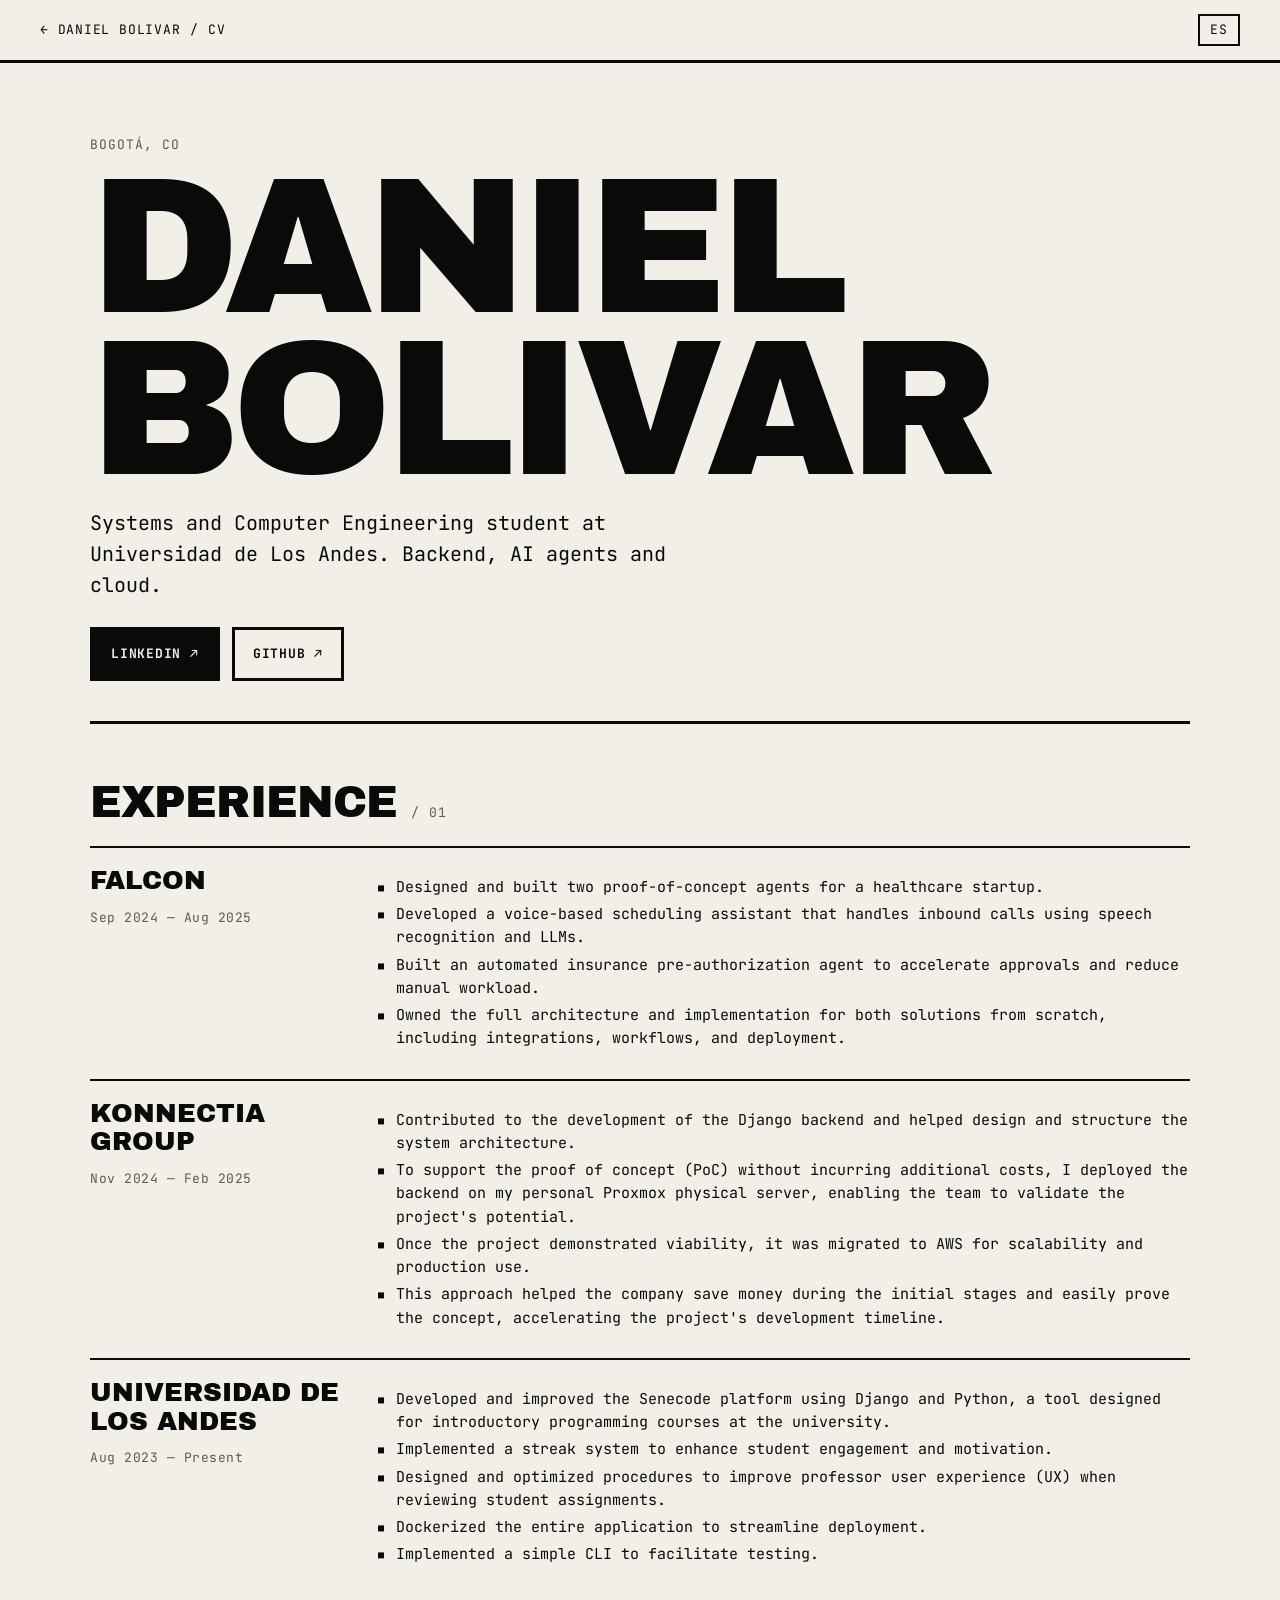
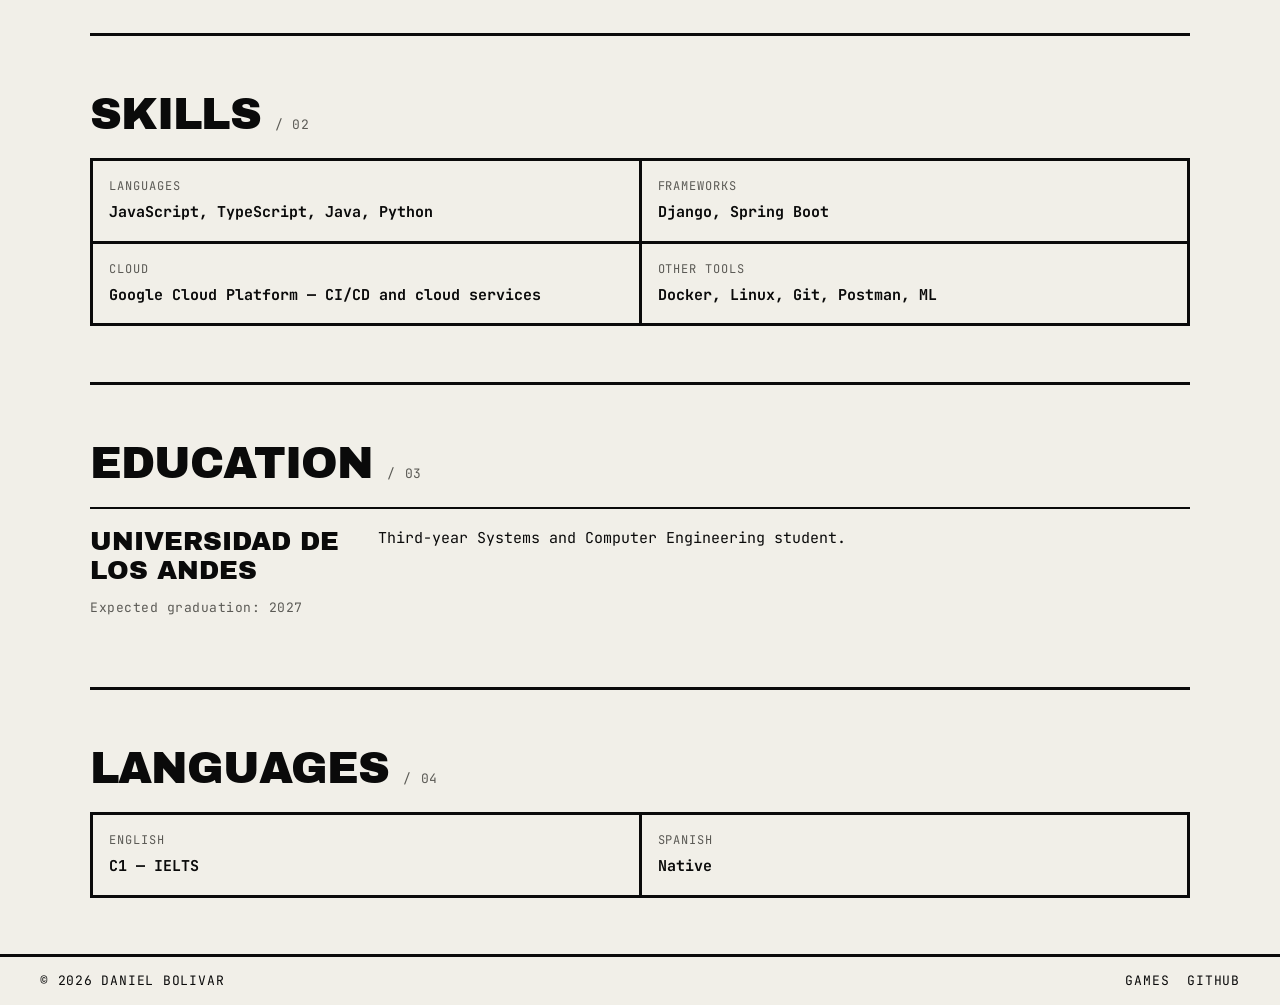
==== cv/index.html @ c4a12968 "Brutalist landing: choose Games or CV" ====
<!DOCTYPE html>
<html lang="en" data-lang="en" data-title-en="Daniel Bolivar — CV" data-title-es="Daniel Bolivar — CV">
<head>
  <meta charset="UTF-8">
  <meta name="viewport" content="width=device-width, initial-scale=1">
  <title>Daniel Bolivar — CV</title>
  <meta name="description" content="Daniel Bolivar: Systems and Computer Engineering student at Universidad de Los Andes. Backend, agents and cloud.">
  <meta name="theme-color" content="#0a0a0a">
  <link rel="icon" href="data:image/svg+xml,%3Csvg xmlns='http://www.w3.org/2000/svg' viewBox='0 0 32 32'%3E%3Crect width='32' height='32' fill='%230a0a0a'/%3E%3Ctext x='4' y='23' font-family='Arial Black' font-size='16' fill='%23f1efe8'%3EDB%3C/text%3E%3C/svg%3E">
  <link rel="preconnect" href="https://fonts.googleapis.com">
  <link rel="preconnect" href="https://fonts.gstatic.com" crossorigin>
  <link href="https://fonts.googleapis.com/css2?family=Archivo+Black&family=JetBrains+Mono:wght@400;700&display=swap" rel="stylesheet">
  <link rel="stylesheet" href="../assets/site.css">
  <script src="../assets/site.js"></script>
</head>
<body>
  <header class="bar">
    <span class="crumb"><a href="../">← Daniel Bolivar</a><span>/ CV</span></span>
    <button class="lang" type="button">ES</button>
  </header>

  <main class="wrap">
    <section class="hero">
      <p class="kicker">Bogotá, CO</p>
      <h1 class="mega">Daniel<br>Bolivar</h1>
      <p class="lead">
        <span lang="en">Systems and Computer Engineering student at Universidad de Los Andes. Backend, AI agents and cloud.</span>
        <span lang="es">Estudiante de Ingeniería de Sistemas y Computación en la Universidad de Los Andes. Backend, agentes de IA y nube.</span>
      </p>
      <div class="actions">
        <a class="btn btn--solid" href="https://www.linkedin.com/in/daniel-bolivar-966a06266/" target="_blank" rel="noopener">LinkedIn ↗</a>
        <a class="btn" href="https://github.com/danielbolivar" target="_blank" rel="noopener">GitHub ↗</a>
      </div>
    </section>

    <section class="sec">
      <h2 class="h2"><span lang="en">Experience</span><span lang="es">Experiencia</span><small>/ 01</small></h2>
      <div class="rows">
        <article class="row">
          <div>
            <h3>Falcon</h3>
            <p class="when"><span lang="en">Sep 2024 — Aug 2025</span><span lang="es">Sep 2024 — Ago 2025</span></p>
          </div>
          <ul lang="en">
            <li>Designed and built two proof-of-concept agents for a healthcare startup.</li>
            <li>Developed a voice-based scheduling assistant that handles inbound calls using speech recognition and LLMs.</li>
            <li>Built an automated insurance pre-authorization agent to accelerate approvals and reduce manual workload.</li>
            <li>Owned the full architecture and implementation for both solutions from scratch, including integrations, workflows, and deployment.</li>
          </ul>
          <ul lang="es">
            <li>Diseñé y construí dos agentes de prueba de concepto para una startup de salud.</li>
            <li>Desarrollé un asistente de agendamiento por voz que atiende llamadas entrantes con reconocimiento de voz y LLMs.</li>
            <li>Construí un agente automatizado de pre-autorización de seguros para acelerar aprobaciones y reducir el trabajo manual.</li>
            <li>Me hice cargo de la arquitectura completa y la implementación de ambas soluciones desde cero, incluyendo integraciones, flujos de trabajo y despliegue.</li>
          </ul>
        </article>
        <article class="row">
          <div>
            <h3>Konnectia Group</h3>
            <p class="when"><span lang="en">Nov 2024 — Feb 2025</span><span lang="es">Nov 2024 — Feb 2025</span></p>
          </div>
          <ul lang="en">
            <li>Contributed to the development of the Django backend and helped design and structure the system architecture.</li>
            <li>To support the proof of concept (PoC) without incurring additional costs, I deployed the backend on my personal Proxmox physical server, enabling the team to validate the project's potential.</li>
            <li>Once the project demonstrated viability, it was migrated to AWS for scalability and production use.</li>
            <li>This approach helped the company save money during the initial stages and easily prove the concept, accelerating the project's development timeline.</li>
          </ul>
          <ul lang="es">
            <li>Contribuí al desarrollo del backend en Django y ayudé a diseñar y estructurar la arquitectura del sistema.</li>
            <li>Para apoyar la prueba de concepto (PoC) sin costos adicionales, desplegué el backend en mi servidor físico personal Proxmox, permitiendo al equipo validar el potencial del proyecto.</li>
            <li>Una vez que el proyecto demostró viabilidad, fue migrado a AWS para escalabilidad y uso en producción.</li>
            <li>Este enfoque ayudó a la empresa a ahorrar dinero durante las etapas iniciales y a probar fácilmente el concepto, acelerando el cronograma de desarrollo del proyecto.</li>
          </ul>
        </article>
        <article class="row">
          <div>
            <h3>Universidad de Los Andes</h3>
            <p class="when"><span lang="en">Aug 2023 — Present</span><span lang="es">Ago 2023 — Presente</span></p>
          </div>
          <ul lang="en">
            <li>Developed and improved the Senecode platform using Django and Python, a tool designed for introductory programming courses at the university.</li>
            <li>Implemented a streak system to enhance student engagement and motivation.</li>
            <li>Designed and optimized procedures to improve professor user experience (UX) when reviewing student assignments.</li>
            <li>Dockerized the entire application to streamline deployment.</li>
            <li>Implemented a simple CLI to facilitate testing.</li>
          </ul>
          <ul lang="es">
            <li>Desarrollé y mejoré la plataforma Senecode usando Django y Python, una herramienta diseñada para cursos introductorios de programación en la universidad.</li>
            <li>Implementé un sistema de rachas para mejorar el compromiso y la motivación de los estudiantes.</li>
            <li>Diseñé y optimicé procedimientos para mejorar la experiencia de usuario (UX) de los profesores al revisar las tareas de los estudiantes.</li>
            <li>Dockericé toda la aplicación para agilizar el despliegue.</li>
            <li>Implementé una CLI simple para facilitar las pruebas.</li>
          </ul>
        </article>
      </div>
    </section>

    <section class="sec">
      <h2 class="h2"><span lang="en">Skills</span><span lang="es">Habilidades</span><small>/ 02</small></h2>
      <div class="grid2">
        <div><h3><span lang="en">Languages</span><span lang="es">Lenguajes</span></h3><p>JavaScript, TypeScript, Java, Python</p></div>
        <div><h3>Frameworks</h3><p>Django, Spring Boot</p></div>
        <div><h3>Cloud</h3><p><span lang="en">Google Cloud Platform — CI/CD and cloud services</span><span lang="es">Google Cloud Platform — CI/CD y servicios en la nube</span></p></div>
        <div><h3><span lang="en">Other tools</span><span lang="es">Otras herramientas</span></h3><p>Docker, Linux, Git, Postman, ML</p></div>
      </div>
    </section>

    <section class="sec">
      <h2 class="h2"><span lang="en">Education</span><span lang="es">Educación</span><small>/ 03</small></h2>
      <div class="rows">
        <article class="row">
          <div>
            <h3>Universidad de Los Andes</h3>
            <p class="when"><span lang="en">Expected graduation: 2027</span><span lang="es">Graduación esperada: 2027</span></p>
          </div>
          <p style="margin:0">
            <span lang="en">Third-year Systems and Computer Engineering student.</span>
            <span lang="es">Estudiante de tercer año de Ingeniería de Sistemas y Computación.</span>
          </p>
        </article>
      </div>
    </section>

    <section class="sec">
      <h2 class="h2"><span lang="en">Languages</span><span lang="es">Idiomas</span><small>/ 04</small></h2>
      <div class="grid2">
        <div><h3><span lang="en">English</span><span lang="es">Inglés</span></h3><p>C1 — IELTS</p></div>
        <div><h3><span lang="en">Spanish</span><span lang="es">Español</span></h3><p><span lang="en">Native</span><span lang="es">Nativo</span></p></div>
      </div>
    </section>
  </main>

  <footer class="bar bar--bottom">
    <span>© 2026 Daniel Bolivar</span>
    <nav>
      <a href="../games/"><span lang="en">Games</span><span lang="es">Juegos</span></a>
      <a href="https://github.com/danielbolivar" target="_blank" rel="noopener">GitHub</a>
    </nav>
  </footer>
</body>
</html>
---- assets/site.css ----
:root {
  --bg: #f1efe8;
  --fg: #0a0a0a;
  --mute: #5b5a55;
  --acc: #ff4d00;
  --line: 3px;
  --pad: clamp(16px, 3.2vw, 40px);
  --display: "Archivo Black", "Arial Black", Impact, sans-serif;
  --mono: "JetBrains Mono", ui-monospace, "SFMono-Regular", Consolas, monospace;
  color-scheme: light;
}
@media (prefers-color-scheme: dark) {
  :root { --bg: #0a0a0a; --fg: #f1efe8; --mute: #a3a29a; color-scheme: dark; }
}

*, *::before, *::after { box-sizing: border-box; }
html { -webkit-text-size-adjust: 100%; }
body {
  margin: 0;
  background: var(--bg);
  color: var(--fg);
  font: 400 15px/1.55 var(--mono);
  overflow-x: hidden;
}
a { color: inherit; }
img { display: block; max-width: 100%; height: auto; }
::selection { background: var(--acc); color: #0a0a0a; }
:focus-visible { outline: var(--line) solid var(--acc); outline-offset: 3px; }

html[data-lang="en"] [lang="es"], html[data-lang="es"] [lang="en"] { display: none !important; }

/* bars */
.bar {
  display: flex;
  align-items: center;
  justify-content: space-between;
  gap: 12px;
  padding: 14px var(--pad);
  border-bottom: var(--line) solid var(--fg);
  font-size: 13px;
  text-transform: uppercase;
  letter-spacing: .06em;
}
.bar a { text-decoration: none; }
.bar a:hover { text-decoration: underline; text-decoration-thickness: 2px; }
.bar--bottom { border-bottom: 0; border-top: var(--line) solid var(--fg); flex-wrap: wrap; }
.bar nav { display: flex; gap: 18px; flex-wrap: wrap; }
.lang {
  font: inherit;
  color: var(--fg);
  background: none;
  border: 2px solid var(--fg);
  padding: 4px 10px;
  cursor: pointer;
  letter-spacing: inherit;
}
.lang:hover { background: var(--fg); color: var(--bg); }
.crumb { display: flex; gap: 10px; min-width: 0; }
.crumb span:last-child { white-space: nowrap; }

/* landing */
.home { min-height: 100vh; min-height: 100dvh; display: grid; grid-template-rows: auto 1fr auto; }
.doors { display: grid; grid-template-rows: 1fr 1fr; }
.door {
  display: flex;
  flex-direction: column;
  justify-content: space-between;
  gap: 24px;
  padding: var(--pad);
  min-height: 240px;
  text-decoration: none;
  transition: background-color .12s, color .12s;
}
.door + .door { border-top: var(--line) solid var(--fg); }
.door__top { display: flex; justify-content: space-between; font-size: 13px; letter-spacing: .06em; }
.door__arrow { font-size: 28px; line-height: 1; transition: transform .15s; }
.door__word {
  font: 400 clamp(64px, 21vw, 220px)/.82 var(--display);
  letter-spacing: -.035em;
  text-transform: uppercase;
  margin: 0;
}
.door__sub { margin: 14px 0 0; max-width: 34ch; color: var(--mute); }
.door:hover, .door:focus-visible { background: var(--fg); color: var(--bg); outline: 0; }
.door:hover .door__sub, .door:focus-visible .door__sub { color: inherit; }
.door:hover .door__arrow, .door:focus-visible .door__arrow { transform: translate(6px, -6px); color: var(--acc); }
@media (min-width: 768px) {
  .doors { grid-template-rows: none; grid-template-columns: 1fr 1fr; }
  .door + .door { border-top: 0; border-left: var(--line) solid var(--fg); }
  .door__word { font-size: clamp(72px, 10.8vw, 220px); }
}

/* inner pages */
.wrap { max-width: 1180px; margin: 0 auto; padding: 0 var(--pad); }
.hero { padding: clamp(28px, 6vw, 72px) 0 clamp(20px, 4vw, 40px); border-bottom: var(--line) solid var(--fg); }
.kicker { font-size: 13px; letter-spacing: .08em; text-transform: uppercase; color: var(--mute); margin: 0 0 12px; }
.mega {
  font: 400 clamp(52px, 15vw, 196px)/.84 var(--display);
  letter-spacing: -.035em;
  text-transform: uppercase;
  margin: 0;
  overflow-wrap: anywhere;
}
.lead { font-size: clamp(16px, 2.1vw, 20px); max-width: 52ch; margin: 18px 0 0; }

.sec { padding: clamp(28px, 5vw, 56px) 0; border-bottom: var(--line) solid var(--fg); }
.sec:last-of-type { border-bottom: 0; }
.h2 {
  display: flex;
  align-items: baseline;
  gap: 14px;
  font: 400 clamp(26px, 4.4vw, 44px)/1 var(--display);
  text-transform: uppercase;
  letter-spacing: -.02em;
  margin: 0 0 22px;
}
.h2 small { font: 400 13px var(--mono); color: var(--mute); letter-spacing: .06em; }

/* game */
.game-head { display: flex; align-items: center; gap: clamp(14px, 3vw, 28px); }
.game-head img { width: clamp(72px, 14vw, 132px); border: var(--line) solid var(--fg); flex: none; }
.facts {
  display: grid;
  grid-template-columns: 1fr 1fr;
  border-top: var(--line) solid var(--fg);
  border-left: var(--line) solid var(--fg);
  margin: 26px 0 0;
}
.facts div { padding: 12px 14px; border-right: var(--line) solid var(--fg); border-bottom: var(--line) solid var(--fg); min-width: 0; }
.facts dt { font-size: 12px; letter-spacing: .08em; text-transform: uppercase; color: var(--mute); }
.facts dd { margin: 4px 0 0; font-weight: 700; }
@media (min-width: 768px) { .facts { grid-template-columns: repeat(4, 1fr); } }

.list { list-style: none; margin: 0; padding: 0; border-top: 2px solid var(--fg); }
.list li { display: grid; grid-template-columns: 3.2ch 1fr; gap: 8px; padding: 12px 0; border-bottom: 2px solid var(--fg); }
.list li::before { content: counter(item, decimal-leading-zero); counter-increment: item; color: var(--mute); }
.list { counter-reset: item; }

.shots {
  display: flex;
  gap: 14px;
  overflow-x: auto;
  scroll-snap-type: x mandatory;
  padding-bottom: 14px;
  margin-right: calc(var(--pad) * -1);
  padding-right: var(--pad);
  scrollbar-color: var(--fg) transparent;
}
.shots img {
  flex: none;
  width: min(62vw, 250px);
  aspect-ratio: 9 / 16;
  object-fit: cover;
  border: var(--line) solid var(--fg);
  scroll-snap-align: start;
  background: var(--fg);
}

@media (min-width: 1024px) {
  .shots { margin-right: 0; padding-right: 0; }
  .shots img { width: calc((100% - 56px) / 5); }
}
.rows > :last-child, .list > :last-child { border-bottom: 0; padding-bottom: 0; }

.actions { display: flex; flex-wrap: wrap; gap: 12px; margin-top: 26px; }
.btn {
  display: inline-flex;
  align-items: center;
  gap: 10px;
  padding: 14px 18px;
  border: var(--line) solid var(--fg);
  text-decoration: none;
  text-transform: uppercase;
  letter-spacing: .06em;
  font-size: 13px;
  font-weight: 700;
}
.btn:hover { background: var(--fg); color: var(--bg); }
.btn--solid { background: var(--fg); color: var(--bg); }
.btn--solid:hover { background: var(--acc); color: #0a0a0a; border-color: var(--acc); }
.btn[aria-disabled="true"] { border-style: dashed; color: var(--mute); pointer-events: none; }

/* cv */
.rows { border-top: 2px solid var(--fg); }
.row { display: grid; gap: 6px 28px; padding: 18px 0; border-bottom: 2px solid var(--fg); }
.row h3 { font: 400 clamp(20px, 2.6vw, 26px)/1.1 var(--display); text-transform: uppercase; margin: 0; }
.row .when { font-size: 13px; color: var(--mute); letter-spacing: .04em; }
.row ul { margin: 6px 0 0; padding-left: 18px; }
.row li { margin: 4px 0; }
.row li::marker { content: "■  "; font-size: 10px; }
@media (min-width: 768px) {
  .row { grid-template-columns: 260px 1fr; }
  .row > :first-child { grid-row: span 2; }
}
.grid2 { display: grid; grid-template-columns: 1fr; border-top: var(--line) solid var(--fg); border-left: var(--line) solid var(--fg); }
.grid2 > div { padding: 16px; border-right: var(--line) solid var(--fg); border-bottom: var(--line) solid var(--fg); }
.grid2 h3 { margin: 0 0 6px; font-size: 12px; letter-spacing: .08em; text-transform: uppercase; color: var(--mute); font-weight: 400; }
.grid2 p { margin: 0; font-weight: 700; }
@media (min-width: 640px) { .grid2 { grid-template-columns: 1fr 1fr; } }

@media (prefers-reduced-motion: reduce) { * { transition: none !important; } }
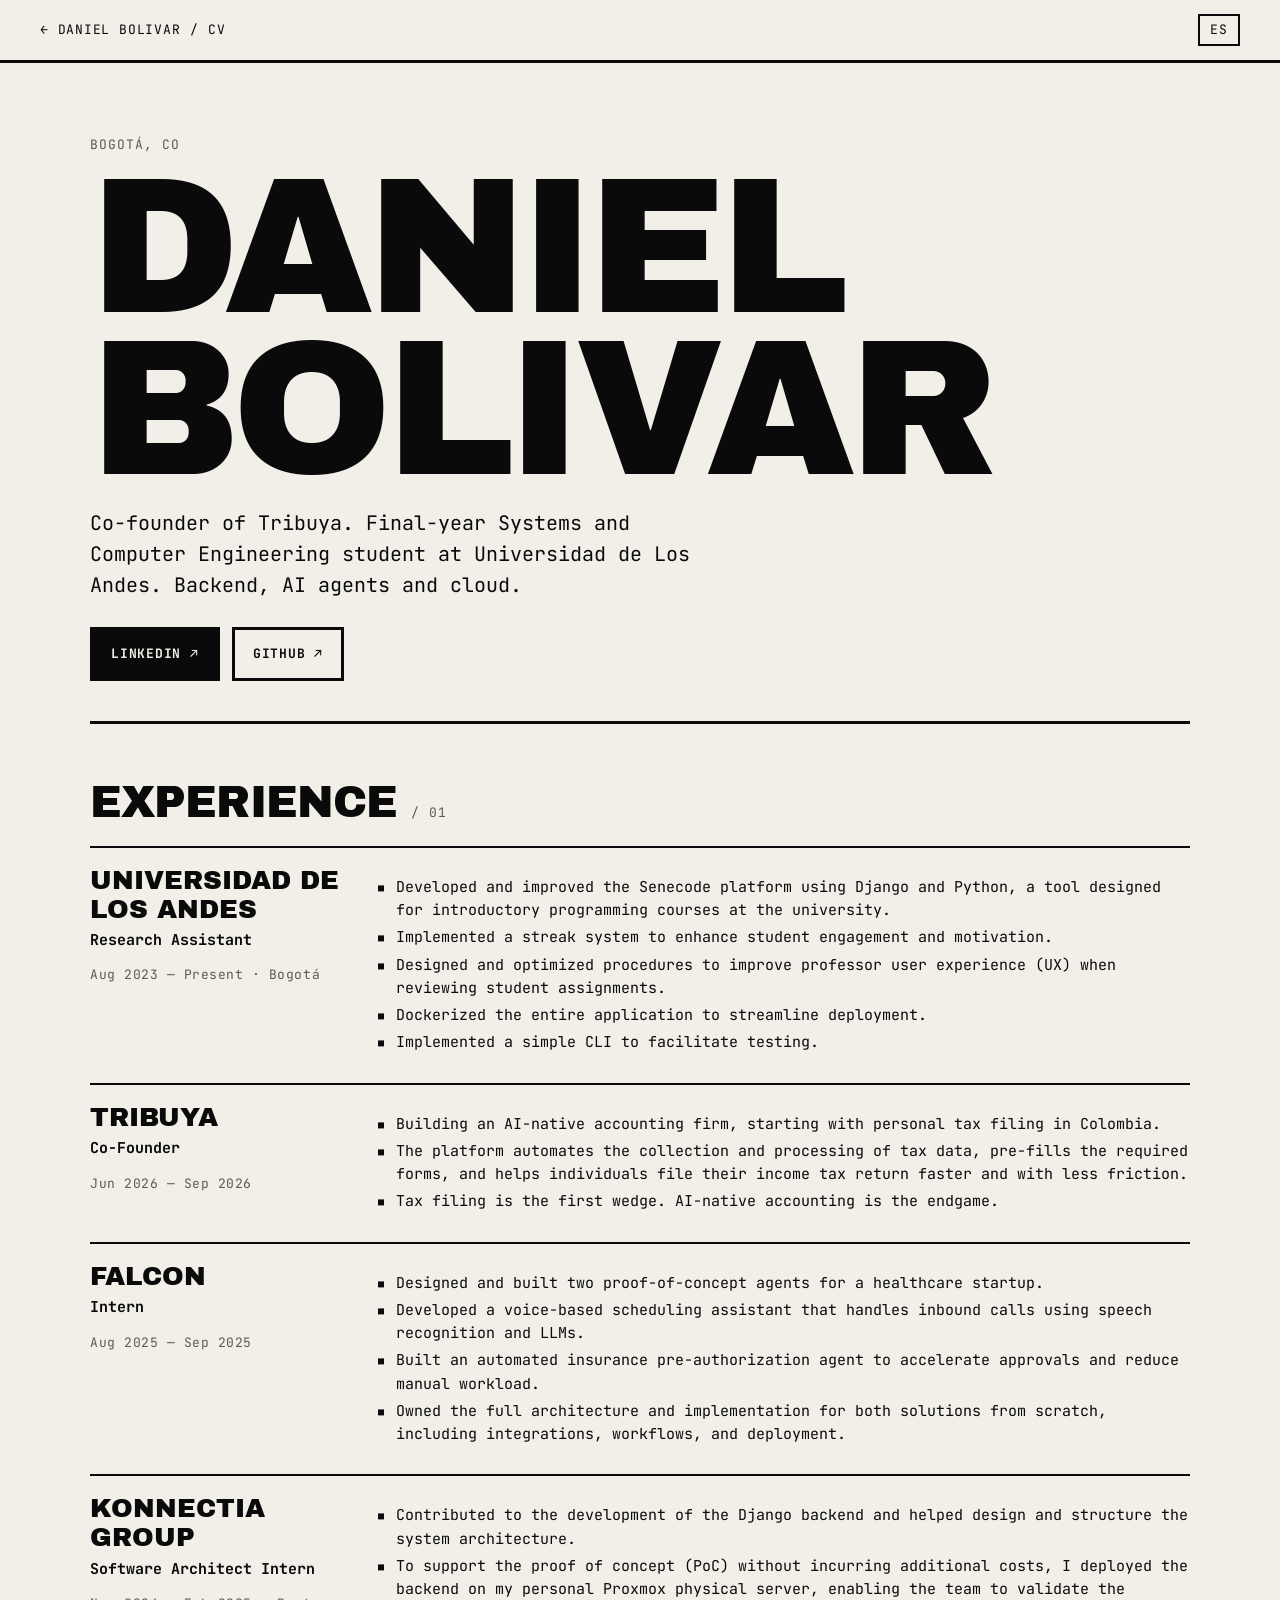
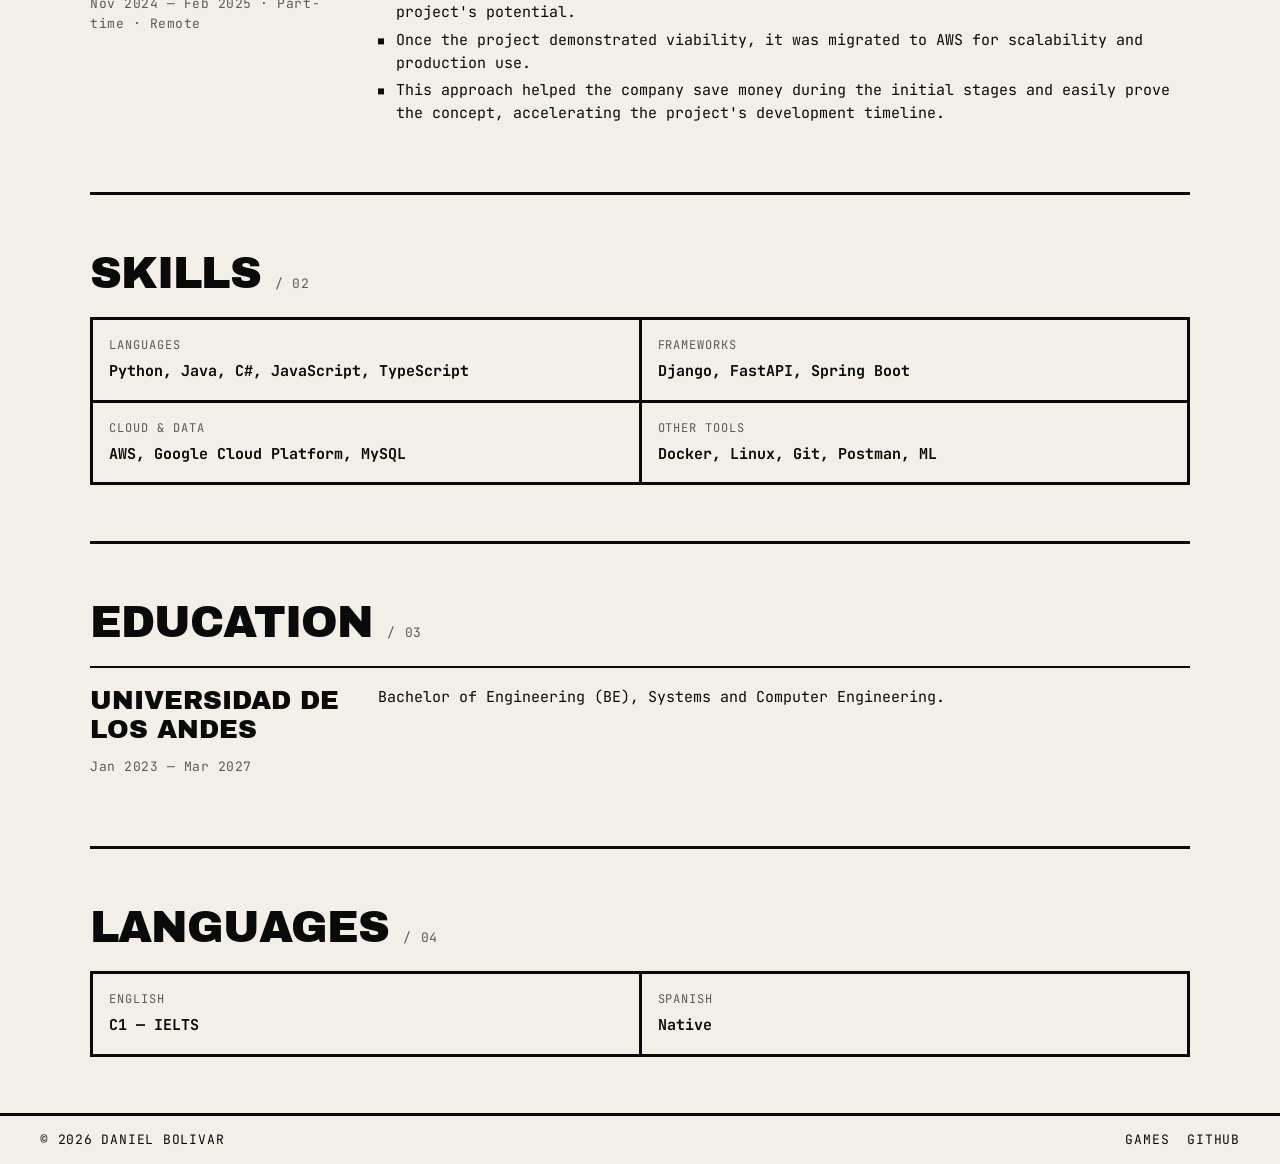
==== commit 1ffa4b2b: "Update CV from LinkedIn: Tribuya, roles and dates" ====
--- a/cv/index.html
+++ b/cv/index.html
@@ -4,7 +4,7 @@
   <meta charset="UTF-8">
   <meta name="viewport" content="width=device-width, initial-scale=1">
   <title>Daniel Bolivar — CV</title>
-  <meta name="description" content="Daniel Bolivar: Systems and Computer Engineering student at Universidad de Los Andes. Backend, agents and cloud.">
+  <meta name="description" content="Daniel Bolivar: co-founder of Tribuya and Systems and Computer Engineering student at Universidad de Los Andes. Backend, AI agents and cloud.">
   <meta name="theme-color" content="#0a0a0a">
   <link rel="icon" href="data:image/svg+xml,%3Csvg xmlns='http://www.w3.org/2000/svg' viewBox='0 0 32 32'%3E%3Crect width='32' height='32' fill='%230a0a0a'/%3E%3Ctext x='4' y='23' font-family='Arial Black' font-size='16' fill='%23f1efe8'%3EDB%3C/text%3E%3C/svg%3E">
   <link rel="preconnect" href="https://fonts.googleapis.com">
@@ -24,8 +24,8 @@
       <p class="kicker">Bogotá, CO</p>
       <h1 class="mega">Daniel<br>Bolivar</h1>
       <p class="lead">
-        <span lang="en">Systems and Computer Engineering student at Universidad de Los Andes. Backend, AI agents and cloud.</span>
-        <span lang="es">Estudiante de Ingeniería de Sistemas y Computación en la Universidad de Los Andes. Backend, agentes de IA y nube.</span>
+        <span lang="en">Co-founder of Tribuya. Final-year Systems and Computer Engineering student at Universidad de Los Andes. Backend, AI agents and cloud.</span>
+        <span lang="es">Cofundador de Tribuya. Estudiante de último año de Ingeniería de Sistemas y Computación en la Universidad de Los Andes. Backend, agentes de IA y nube.</span>
       </p>
       <div class="actions">
         <a class="btn btn--solid" href="https://www.linkedin.com/in/daniel-bolivar-966a06266/" target="_blank" rel="noopener">LinkedIn ↗</a>
@@ -38,8 +38,47 @@
       <div class="rows">
         <article class="row">
           <div>
+            <h3>Universidad de Los Andes</h3>
+            <p class="role"><span lang="en">Research Assistant</span><span lang="es">Monitor de Investigación</span></p>
+            <p class="when"><span lang="en">Aug 2023 — Present · Bogotá</span><span lang="es">Ago 2023 — Presente · Bogotá</span></p>
+          </div>
+          <ul lang="en">
+            <li>Developed and improved the Senecode platform using Django and Python, a tool designed for introductory programming courses at the university.</li>
+            <li>Implemented a streak system to enhance student engagement and motivation.</li>
+            <li>Designed and optimized procedures to improve professor user experience (UX) when reviewing student assignments.</li>
+            <li>Dockerized the entire application to streamline deployment.</li>
+            <li>Implemented a simple CLI to facilitate testing.</li>
+          </ul>
+          <ul lang="es">
+            <li>Desarrollé y mejoré la plataforma Senecode usando Django y Python, una herramienta diseñada para cursos introductorios de programación en la universidad.</li>
+            <li>Implementé un sistema de rachas para mejorar el compromiso y la motivación de los estudiantes.</li>
+            <li>Diseñé y optimicé procedimientos para mejorar la experiencia de usuario (UX) de los profesores al revisar las tareas de los estudiantes.</li>
+            <li>Dockericé toda la aplicación para agilizar el despliegue.</li>
+            <li>Implementé una CLI simple para facilitar las pruebas.</li>
+          </ul>
+        </article>
+        <article class="row">
+          <div>
+            <h3>Tribuya</h3>
+            <p class="role"><span lang="en">Co-Founder</span><span lang="es">Cofundador</span></p>
+            <p class="when"><span lang="en">Jun 2026 — Sep 2026</span><span lang="es">Jun 2026 — Sep 2026</span></p>
+          </div>
+          <ul lang="en">
+            <li>Building an AI-native accounting firm, starting with personal tax filing in Colombia.</li>
+            <li>The platform automates the collection and processing of tax data, pre-fills the required forms, and helps individuals file their income tax return faster and with less friction.</li>
+            <li>Tax filing is the first wedge. AI-native accounting is the endgame.</li>
+          </ul>
+          <ul lang="es">
+            <li>Construyendo una firma de contabilidad nativa en IA, empezando por la declaración de renta de personas naturales en Colombia.</li>
+            <li>La plataforma automatiza la recolección y el procesamiento de los datos tributarios, prellena los formularios y ayuda a las personas a declarar renta más rápido y con menos fricción.</li>
+            <li>La declaración de renta es la puerta de entrada. La contabilidad nativa en IA es el objetivo.</li>
+          </ul>
+        </article>
+        <article class="row">
+          <div>
             <h3>Falcon</h3>
-            <p class="when"><span lang="en">Sep 2024 — Aug 2025</span><span lang="es">Sep 2024 — Ago 2025</span></p>
+            <p class="role"><span lang="en">Intern</span><span lang="es">Practicante</span></p>
+            <p class="when"><span lang="en">Aug 2025 — Sep 2025</span><span lang="es">Ago 2025 — Sep 2025</span></p>
           </div>
           <ul lang="en">
             <li>Designed and built two proof-of-concept agents for a healthcare startup.</li>
@@ -57,7 +96,8 @@
         <article class="row">
           <div>
             <h3>Konnectia Group</h3>
-            <p class="when"><span lang="en">Nov 2024 — Feb 2025</span><span lang="es">Nov 2024 — Feb 2025</span></p>
+            <p class="role"><span lang="en">Software Architect Intern</span><span lang="es">Practicante de Arquitectura de Software</span></p>
+            <p class="when"><span lang="en">Nov 2024 — Feb 2025 · Part-time · Remote</span><span lang="es">Nov 2024 — Feb 2025 · Medio tiempo · Remoto</span></p>
           </div>
           <ul lang="en">
             <li>Contributed to the development of the Django backend and helped design and structure the system architecture.</li>
@@ -72,35 +112,15 @@
             <li>Este enfoque ayudó a la empresa a ahorrar dinero durante las etapas iniciales y a probar fácilmente el concepto, acelerando el cronograma de desarrollo del proyecto.</li>
           </ul>
         </article>
-        <article class="row">
-          <div>
-            <h3>Universidad de Los Andes</h3>
-            <p class="when"><span lang="en">Aug 2023 — Present</span><span lang="es">Ago 2023 — Presente</span></p>
-          </div>
-          <ul lang="en">
-            <li>Developed and improved the Senecode platform using Django and Python, a tool designed for introductory programming courses at the university.</li>
-            <li>Implemented a streak system to enhance student engagement and motivation.</li>
-            <li>Designed and optimized procedures to improve professor user experience (UX) when reviewing student assignments.</li>
-            <li>Dockerized the entire application to streamline deployment.</li>
-            <li>Implemented a simple CLI to facilitate testing.</li>
-          </ul>
-          <ul lang="es">
-            <li>Desarrollé y mejoré la plataforma Senecode usando Django y Python, una herramienta diseñada para cursos introductorios de programación en la universidad.</li>
-            <li>Implementé un sistema de rachas para mejorar el compromiso y la motivación de los estudiantes.</li>
-            <li>Diseñé y optimicé procedimientos para mejorar la experiencia de usuario (UX) de los profesores al revisar las tareas de los estudiantes.</li>
-            <li>Dockericé toda la aplicación para agilizar el despliegue.</li>
-            <li>Implementé una CLI simple para facilitar las pruebas.</li>
-          </ul>
-        </article>
       </div>
     </section>
 
     <section class="sec">
       <h2 class="h2"><span lang="en">Skills</span><span lang="es">Habilidades</span><small>/ 02</small></h2>
       <div class="grid2">
-        <div><h3><span lang="en">Languages</span><span lang="es">Lenguajes</span></h3><p>JavaScript, TypeScript, Java, Python</p></div>
-        <div><h3>Frameworks</h3><p>Django, Spring Boot</p></div>
-        <div><h3>Cloud</h3><p><span lang="en">Google Cloud Platform — CI/CD and cloud services</span><span lang="es">Google Cloud Platform — CI/CD y servicios en la nube</span></p></div>
+        <div><h3><span lang="en">Languages</span><span lang="es">Lenguajes</span></h3><p>Python, Java, C#, JavaScript, TypeScript</p></div>
+        <div><h3>Frameworks</h3><p>Django, FastAPI, Spring Boot</p></div>
+        <div><h3><span lang="en">Cloud &amp; data</span><span lang="es">Nube y datos</span></h3><p>AWS, Google Cloud Platform, MySQL</p></div>
         <div><h3><span lang="en">Other tools</span><span lang="es">Otras herramientas</span></h3><p>Docker, Linux, Git, Postman, ML</p></div>
       </div>
     </section>
@@ -111,11 +131,11 @@
         <article class="row">
           <div>
             <h3>Universidad de Los Andes</h3>
-            <p class="when"><span lang="en">Expected graduation: 2027</span><span lang="es">Graduación esperada: 2027</span></p>
+            <p class="when"><span lang="en">Jan 2023 — Mar 2027</span><span lang="es">Ene 2023 — Mar 2027</span></p>
           </div>
           <p style="margin:0">
-            <span lang="en">Third-year Systems and Computer Engineering student.</span>
-            <span lang="es">Estudiante de tercer año de Ingeniería de Sistemas y Computación.</span>
+            <span lang="en">Bachelor of Engineering (BE), Systems and Computer Engineering.</span>
+            <span lang="es">Ingeniería de Sistemas y Computación (pregrado).</span>
           </p>
         </article>
       </div>
--- a/assets/site.css
+++ b/assets/site.css
@@ -184,6 +184,7 @@
 .rows { border-top: 2px solid var(--fg); }
 .row { display: grid; gap: 6px 28px; padding: 18px 0; border-bottom: 2px solid var(--fg); }
 .row h3 { font: 400 clamp(20px, 2.6vw, 26px)/1.1 var(--display); text-transform: uppercase; margin: 0; }
+.row .role { margin: 6px 0 2px; font-weight: 700; }
 .row .when { font-size: 13px; color: var(--mute); letter-spacing: .04em; }
 .row ul { margin: 6px 0 0; padding-left: 18px; }
 .row li { margin: 4px 0; }
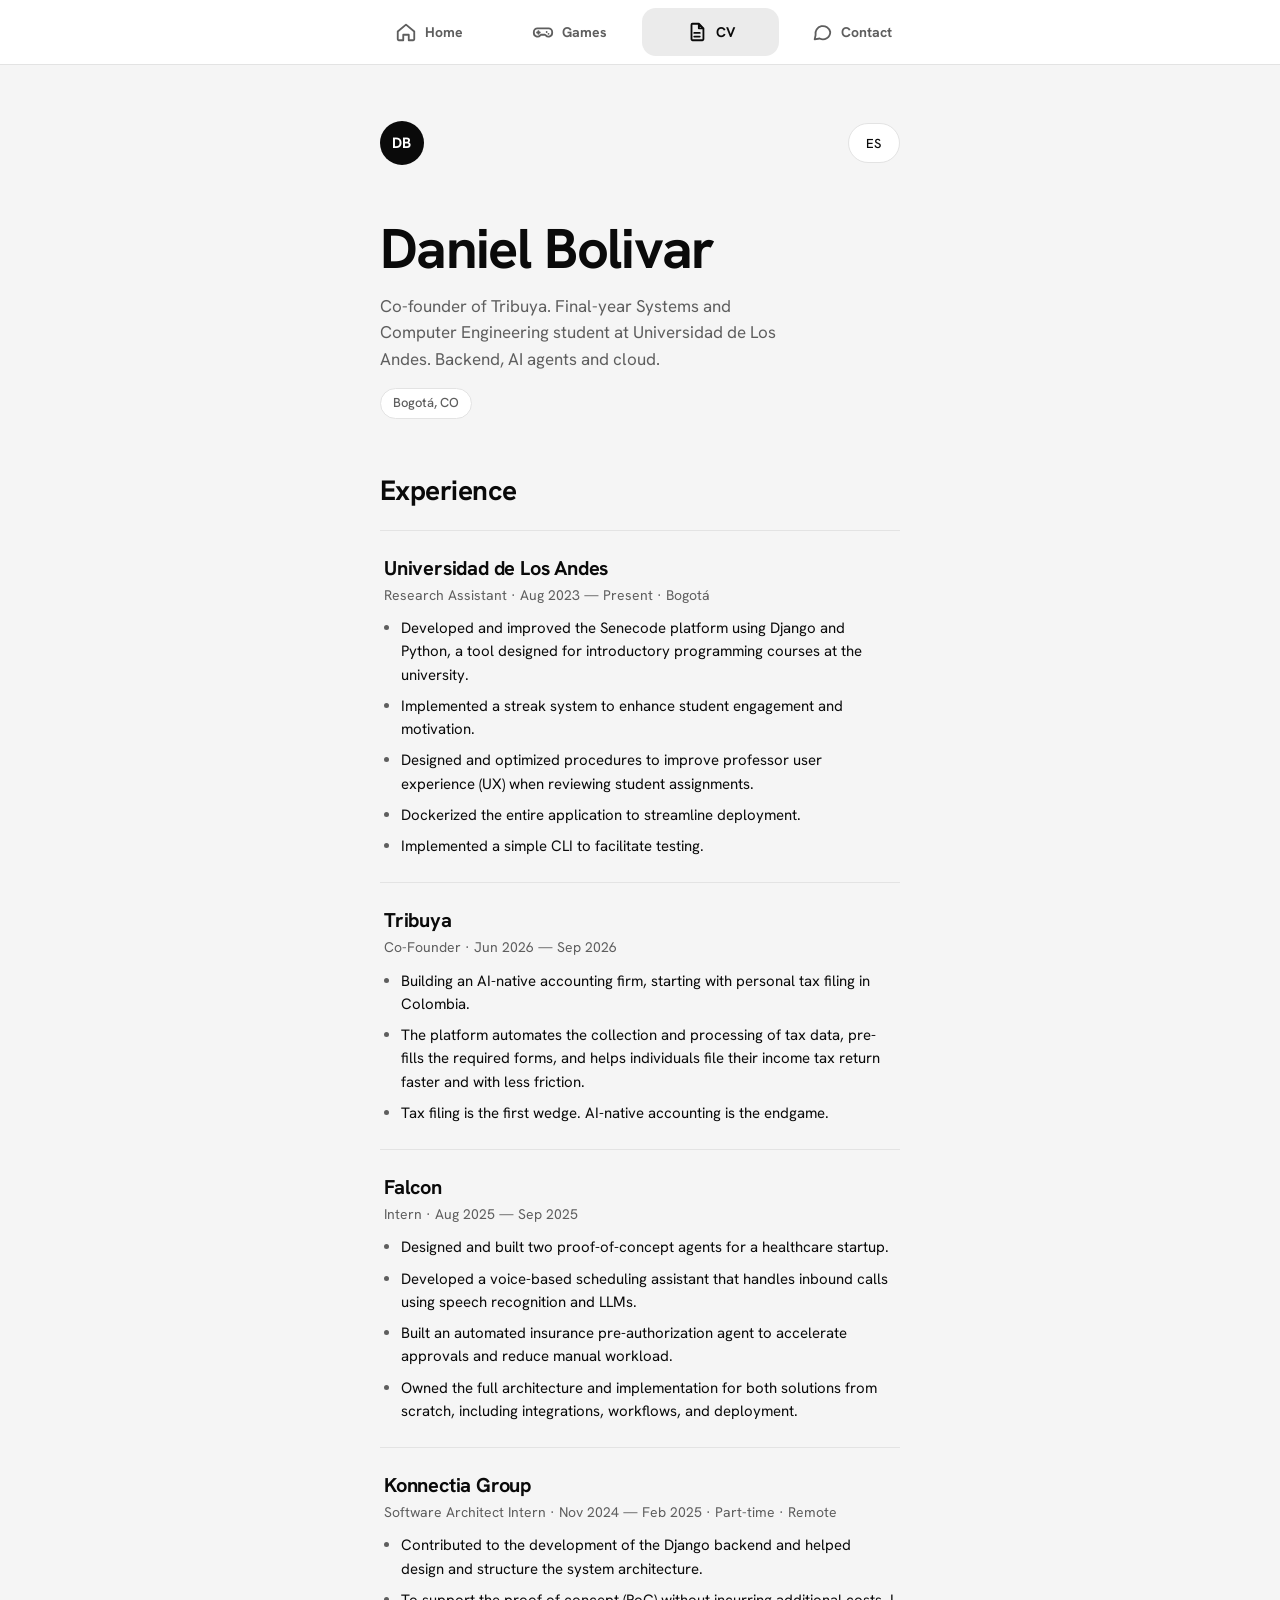
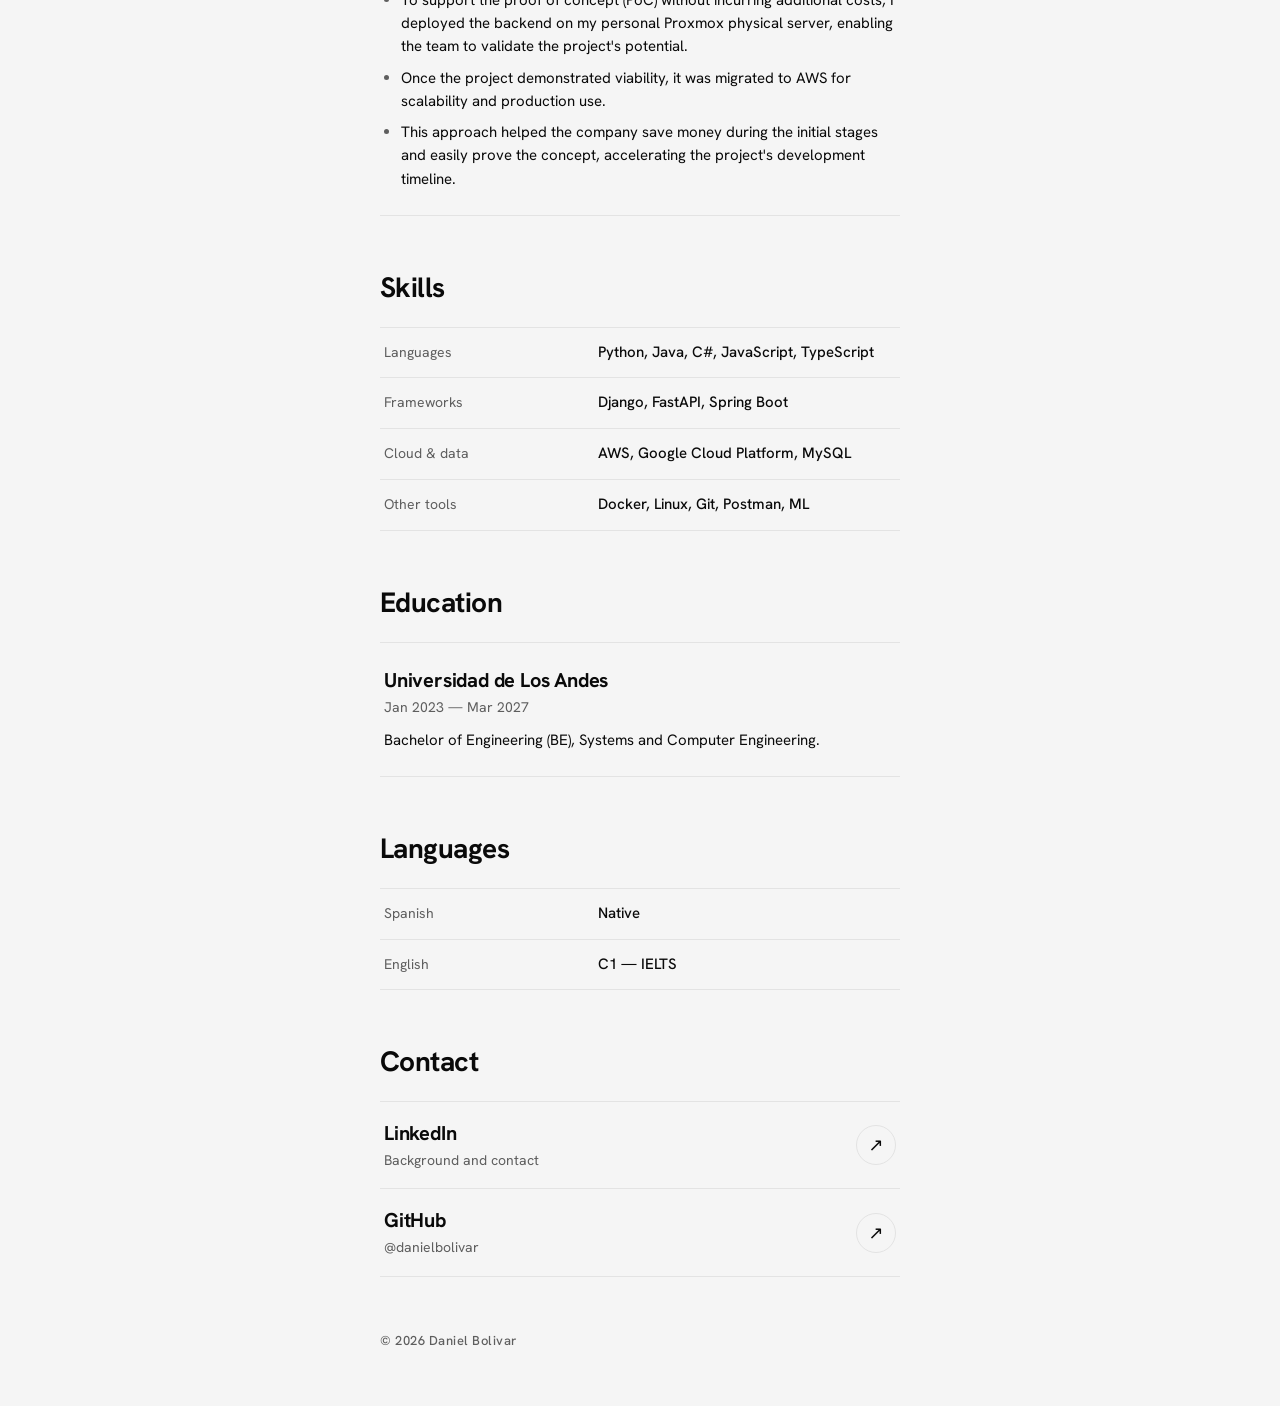
==== commit 186781f5: "Migrate Games and CV pages to the dbolivarb design language Both pages now use assets/dbolivarb.css " ====
--- a/cv/index.html
+++ b/cv/index.html
@@ -1,161 +1,172 @@
 <!DOCTYPE html>
-<html lang="en" data-lang="en" data-title-en="Daniel Bolivar — CV" data-title-es="Daniel Bolivar — CV">
+<html lang="en" data-lang="en" class="has-tabs" data-title-en="Daniel Bolivar — CV" data-title-es="Daniel Bolivar — CV">
 <head>
   <meta charset="UTF-8">
-  <meta name="viewport" content="width=device-width, initial-scale=1">
+  <meta name="viewport" content="width=device-width, initial-scale=1, viewport-fit=cover">
   <title>Daniel Bolivar — CV</title>
   <meta name="description" content="Daniel Bolivar: co-founder of Tribuya and Systems and Computer Engineering student at Universidad de Los Andes. Backend, AI agents and cloud.">
-  <meta name="theme-color" content="#0a0a0a">
-  <link rel="icon" href="data:image/svg+xml,%3Csvg xmlns='http://www.w3.org/2000/svg' viewBox='0 0 32 32'%3E%3Crect width='32' height='32' fill='%230a0a0a'/%3E%3Ctext x='4' y='23' font-family='Arial Black' font-size='16' fill='%23f1efe8'%3EDB%3C/text%3E%3C/svg%3E">
+  <meta name="theme-color" content="#f5f5f5" media="(prefers-color-scheme: light)">
+  <meta name="theme-color" content="#0a0a0a" media="(prefers-color-scheme: dark)">
+  <link rel="icon" href="data:image/svg+xml,%3Csvg xmlns='http://www.w3.org/2000/svg' viewBox='0 0 32 32'%3E%3Ccircle cx='16' cy='16' r='16' fill='%230a0a0a'/%3E%3Ctext x='16' y='20.5' text-anchor='middle' font-family='Arial' font-weight='700' font-size='12' fill='%23ffffff'%3EDB%3C/text%3E%3C/svg%3E">
   <link rel="preconnect" href="https://fonts.googleapis.com">
   <link rel="preconnect" href="https://fonts.gstatic.com" crossorigin>
-  <link href="https://fonts.googleapis.com/css2?family=Archivo+Black&family=JetBrains+Mono:wght@400;700&display=swap" rel="stylesheet">
-  <link rel="stylesheet" href="../assets/site.css">
+  <link href="https://fonts.googleapis.com/css2?family=Hanken+Grotesk:wght@400;500;700&display=swap" rel="stylesheet">
+  <link rel="stylesheet" href="../assets/dbolivarb.css">
   <script src="../assets/site.js"></script>
 </head>
 <body>
-  <header class="bar">
-    <span class="crumb"><a href="../">← Daniel Bolivar</a><span>/ CV</span></span>
-    <button class="lang" type="button">ES</button>
-  </header>
+  <nav class="db-tabs db-tabs--fixed" aria-label="Menu">
+    <ul>
+      <li><a class="db-tab" href="../"><svg viewBox="0 0 24 24" aria-hidden="true"><path d="M3 11.5 12 4l9 7.5V20a1 1 0 0 1-1 1h-5v-6H9v6H4a1 1 0 0 1-1-1z"/></svg><span lang="es">Inicio</span><span lang="en">Home</span></a></li>
+      <li><a class="db-tab" href="../games/"><svg viewBox="0 0 24 24" aria-hidden="true"><path d="M6 8h12a4 4 0 0 1 4 4v1a4 4 0 0 1-7 2.6L14 15h-4l-1 .6A4 4 0 0 1 2 13v-1a4 4 0 0 1 4-4zM7 11v3M5.5 12.5h3M16 12h.01M18 14h.01"/></svg><span lang="es">Juegos</span><span lang="en">Games</span></a></li>
+      <li><a class="db-tab" href="./" aria-current="page"><svg viewBox="0 0 24 24" aria-hidden="true"><path d="M7 3h7l5 5v12a1 1 0 0 1-1 1H7a1 1 0 0 1-1-1V4a1 1 0 0 1 1-1zM14 3v5h5M9 13h6M9 17h6"/></svg>CV</a></li>
+      <li><a class="db-tab" href="#contacto"><svg viewBox="0 0 24 24" aria-hidden="true"><path d="M21 12a8 8 0 0 1-11.6 7.1L4 20l1-4.6A8 8 0 1 1 21 12z"/></svg><span lang="es">Contacto</span><span lang="en">Contact</span></a></li>
+    </ul>
+  </nav>
 
-  <main class="wrap">
-    <section class="hero">
-      <p class="kicker">Bogotá, CO</p>
-      <h1 class="mega">Daniel<br>Bolivar</h1>
-      <p class="lead">
-        <span lang="en">Co-founder of Tribuya. Final-year Systems and Computer Engineering student at Universidad de Los Andes. Backend, AI agents and cloud.</span>
-        <span lang="es">Cofundador de Tribuya. Estudiante de último año de Ingeniería de Sistemas y Computación en la Universidad de Los Andes. Backend, agentes de IA y nube.</span>
-      </p>
-      <div class="actions">
-        <a class="btn btn--solid" href="https://www.linkedin.com/in/daniel-bolivar-966a06266/" target="_blank" rel="noopener">LinkedIn ↗</a>
-        <a class="btn" href="https://github.com/danielbolivar" target="_blank" rel="noopener">GitHub ↗</a>
-      </div>
-    </section>
+  <div class="page">
+    <header class="head">
+      <a class="db-mono" href="../" aria-label="Daniel Bolivar">DB</a>
+      <button class="db-lang lang" type="button">ES</button>
+    </header>
 
-    <section class="sec">
-      <h2 class="h2"><span lang="en">Experience</span><span lang="es">Experiencia</span><small>/ 01</small></h2>
-      <div class="rows">
-        <article class="row">
-          <div>
-            <h3>Universidad de Los Andes</h3>
-            <p class="role"><span lang="en">Research Assistant</span><span lang="es">Monitor de Investigación</span></p>
-            <p class="when"><span lang="en">Aug 2023 — Present · Bogotá</span><span lang="es">Ago 2023 — Presente · Bogotá</span></p>
-          </div>
-          <ul lang="en">
+    <main class="main">
+      <section class="hero">
+        <h1 class="display">Daniel Bolivar</h1>
+        <p class="lead">
+          <span lang="es">Cofundador de Tribuya. Estudiante de último año de Ingeniería de Sistemas y Computación en la Universidad de Los Andes. Backend, agentes de IA y nube.</span>
+          <span lang="en">Co-founder of Tribuya. Final-year Systems and Computer Engineering student at Universidad de Los Andes. Backend, AI agents and cloud.</span>
+        </p>
+        <span class="db-pill">Bogotá, CO</span>
+      </section>
+
+      <section class="section">
+        <h2 class="title"><span lang="es">Experiencia</span><span lang="en">Experience</span></h2>
+        <div class="db-entries">
+        <article class="db-entry">
+          <header>
+            <h3 class="db-entry__title">Universidad de Los Andes</h3>
+            <p class="db-entry__meta"><span lang="es">Monitor de Investigación · Ago 2023 — Presente · Bogotá</span><span lang="en">Research Assistant · Aug 2023 — Present · Bogotá</span></p>
+          </header>
+          <ul class="db-list" lang="es">
+            <li>Desarrollé y mejoré la plataforma Senecode usando Django y Python, una herramienta diseñada para cursos introductorios de programación en la universidad.</li>
+            <li>Implementé un sistema de rachas para mejorar el compromiso y la motivación de los estudiantes.</li>
+            <li>Diseñé y optimicé procedimientos para mejorar la experiencia de usuario (UX) de los profesores al revisar las tareas de los estudiantes.</li>
+            <li>Dockericé toda la aplicación para agilizar el despliegue.</li>
+            <li>Implementé una CLI simple para facilitar las pruebas.</li>
+          </ul>
+          <ul class="db-list" lang="en">
             <li>Developed and improved the Senecode platform using Django and Python, a tool designed for introductory programming courses at the university.</li>
             <li>Implemented a streak system to enhance student engagement and motivation.</li>
             <li>Designed and optimized procedures to improve professor user experience (UX) when reviewing student assignments.</li>
             <li>Dockerized the entire application to streamline deployment.</li>
             <li>Implemented a simple CLI to facilitate testing.</li>
           </ul>
-          <ul lang="es">
-            <li>Desarrollé y mejoré la plataforma Senecode usando Django y Python, una herramienta diseñada para cursos introductorios de programación en la universidad.</li>
-            <li>Implementé un sistema de rachas para mejorar el compromiso y la motivación de los estudiantes.</li>
-            <li>Diseñé y optimicé procedimientos para mejorar la experiencia de usuario (UX) de los profesores al revisar las tareas de los estudiantes.</li>
-            <li>Dockericé toda la aplicación para agilizar el despliegue.</li>
-            <li>Implementé una CLI simple para facilitar las pruebas.</li>
+        </article>
+        <article class="db-entry">
+          <header>
+            <h3 class="db-entry__title">Tribuya</h3>
+            <p class="db-entry__meta"><span lang="es">Cofundador · Jun 2026 — Sep 2026</span><span lang="en">Co-Founder · Jun 2026 — Sep 2026</span></p>
+          </header>
+          <ul class="db-list" lang="es">
+            <li>Construyendo una firma de contabilidad nativa en IA, empezando por la declaración de renta de personas naturales en Colombia.</li>
+            <li>La plataforma automatiza la recolección y el procesamiento de los datos tributarios, prellena los formularios y ayuda a las personas a declarar renta más rápido y con menos fricción.</li>
+            <li>La declaración de renta es la puerta de entrada. La contabilidad nativa en IA es el objetivo.</li>
           </ul>
-        </article>
-        <article class="row">
-          <div>
-            <h3>Tribuya</h3>
-            <p class="role"><span lang="en">Co-Founder</span><span lang="es">Cofundador</span></p>
-            <p class="when"><span lang="en">Jun 2026 — Sep 2026</span><span lang="es">Jun 2026 — Sep 2026</span></p>
-          </div>
-          <ul lang="en">
+          <ul class="db-list" lang="en">
             <li>Building an AI-native accounting firm, starting with personal tax filing in Colombia.</li>
             <li>The platform automates the collection and processing of tax data, pre-fills the required forms, and helps individuals file their income tax return faster and with less friction.</li>
             <li>Tax filing is the first wedge. AI-native accounting is the endgame.</li>
           </ul>
-          <ul lang="es">
-            <li>Construyendo una firma de contabilidad nativa en IA, empezando por la declaración de renta de personas naturales en Colombia.</li>
-            <li>La plataforma automatiza la recolección y el procesamiento de los datos tributarios, prellena los formularios y ayuda a las personas a declarar renta más rápido y con menos fricción.</li>
-            <li>La declaración de renta es la puerta de entrada. La contabilidad nativa en IA es el objetivo.</li>
+        </article>
+        <article class="db-entry">
+          <header>
+            <h3 class="db-entry__title">Falcon</h3>
+            <p class="db-entry__meta"><span lang="es">Practicante · Ago 2025 — Sep 2025</span><span lang="en">Intern · Aug 2025 — Sep 2025</span></p>
+          </header>
+          <ul class="db-list" lang="es">
+            <li>Diseñé y construí dos agentes de prueba de concepto para una startup de salud.</li>
+            <li>Desarrollé un asistente de agendamiento por voz que atiende llamadas entrantes con reconocimiento de voz y LLMs.</li>
+            <li>Construí un agente automatizado de pre-autorización de seguros para acelerar aprobaciones y reducir el trabajo manual.</li>
+            <li>Me hice cargo de la arquitectura completa y la implementación de ambas soluciones desde cero, incluyendo integraciones, flujos de trabajo y despliegue.</li>
           </ul>
-        </article>
-        <article class="row">
-          <div>
-            <h3>Falcon</h3>
-            <p class="role"><span lang="en">Intern</span><span lang="es">Practicante</span></p>
-            <p class="when"><span lang="en">Aug 2025 — Sep 2025</span><span lang="es">Ago 2025 — Sep 2025</span></p>
-          </div>
-          <ul lang="en">
+          <ul class="db-list" lang="en">
             <li>Designed and built two proof-of-concept agents for a healthcare startup.</li>
             <li>Developed a voice-based scheduling assistant that handles inbound calls using speech recognition and LLMs.</li>
             <li>Built an automated insurance pre-authorization agent to accelerate approvals and reduce manual workload.</li>
             <li>Owned the full architecture and implementation for both solutions from scratch, including integrations, workflows, and deployment.</li>
           </ul>
-          <ul lang="es">
-            <li>Diseñé y construí dos agentes de prueba de concepto para una startup de salud.</li>
-            <li>Desarrollé un asistente de agendamiento por voz que atiende llamadas entrantes con reconocimiento de voz y LLMs.</li>
-            <li>Construí un agente automatizado de pre-autorización de seguros para acelerar aprobaciones y reducir el trabajo manual.</li>
-            <li>Me hice cargo de la arquitectura completa y la implementación de ambas soluciones desde cero, incluyendo integraciones, flujos de trabajo y despliegue.</li>
+        </article>
+        <article class="db-entry">
+          <header>
+            <h3 class="db-entry__title">Konnectia Group</h3>
+            <p class="db-entry__meta"><span lang="es">Practicante de Arquitectura de Software · Nov 2024 — Feb 2025 · Medio tiempo · Remoto</span><span lang="en">Software Architect Intern · Nov 2024 — Feb 2025 · Part-time · Remote</span></p>
+          </header>
+          <ul class="db-list" lang="es">
+            <li>Contribuí al desarrollo del backend en Django y ayudé a diseñar y estructurar la arquitectura del sistema.</li>
+            <li>Para apoyar la prueba de concepto (PoC) sin costos adicionales, desplegué el backend en mi servidor físico personal Proxmox, permitiendo al equipo validar el potencial del proyecto.</li>
+            <li>Una vez que el proyecto demostró viabilidad, fue migrado a AWS para escalabilidad y uso en producción.</li>
+            <li>Este enfoque ayudó a la empresa a ahorrar dinero durante las etapas iniciales y a probar fácilmente el concepto, acelerando el cronograma de desarrollo del proyecto.</li>
           </ul>
-        </article>
-        <article class="row">
-          <div>
-            <h3>Konnectia Group</h3>
-            <p class="role"><span lang="en">Software Architect Intern</span><span lang="es">Practicante de Arquitectura de Software</span></p>
-            <p class="when"><span lang="en">Nov 2024 — Feb 2025 · Part-time · Remote</span><span lang="es">Nov 2024 — Feb 2025 · Medio tiempo · Remoto</span></p>
-          </div>
-          <ul lang="en">
+          <ul class="db-list" lang="en">
             <li>Contributed to the development of the Django backend and helped design and structure the system architecture.</li>
             <li>To support the proof of concept (PoC) without incurring additional costs, I deployed the backend on my personal Proxmox physical server, enabling the team to validate the project's potential.</li>
             <li>Once the project demonstrated viability, it was migrated to AWS for scalability and production use.</li>
             <li>This approach helped the company save money during the initial stages and easily prove the concept, accelerating the project's development timeline.</li>
           </ul>
-          <ul lang="es">
-            <li>Contribuí al desarrollo del backend en Django y ayudé a diseñar y estructurar la arquitectura del sistema.</li>
-            <li>Para apoyar la prueba de concepto (PoC) sin costos adicionales, desplegué el backend en mi servidor físico personal Proxmox, permitiendo al equipo validar el potencial del proyecto.</li>
-            <li>Una vez que el proyecto demostró viabilidad, fue migrado a AWS para escalabilidad y uso en producción.</li>
-            <li>Este enfoque ayudó a la empresa a ahorrar dinero durante las etapas iniciales y a probar fácilmente el concepto, acelerando el cronograma de desarrollo del proyecto.</li>
-          </ul>
         </article>
-      </div>
-    </section>
+        </div>
+      </section>
 
-    <section class="sec">
-      <h2 class="h2"><span lang="en">Skills</span><span lang="es">Habilidades</span><small>/ 02</small></h2>
-      <div class="grid2">
-        <div><h3><span lang="en">Languages</span><span lang="es">Lenguajes</span></h3><p>Python, Java, C#, JavaScript, TypeScript</p></div>
-        <div><h3>Frameworks</h3><p>Django, FastAPI, Spring Boot</p></div>
-        <div><h3><span lang="en">Cloud &amp; data</span><span lang="es">Nube y datos</span></h3><p>AWS, Google Cloud Platform, MySQL</p></div>
-        <div><h3><span lang="en">Other tools</span><span lang="es">Otras herramientas</span></h3><p>Docker, Linux, Git, Postman, ML</p></div>
-      </div>
-    </section>
+      <section class="section">
+        <h2 class="title"><span lang="es">Habilidades</span><span lang="en">Skills</span></h2>
+        <dl class="db-facts">
+          <div><dt><span lang="es">Lenguajes</span><span lang="en">Languages</span></dt><dd>Python, Java, C#, JavaScript, TypeScript</dd></div>
+          <div><dt>Frameworks</dt><dd>Django, FastAPI, Spring Boot</dd></div>
+          <div><dt><span lang="es">Nube y datos</span><span lang="en">Cloud &amp; data</span></dt><dd>AWS, Google Cloud Platform, MySQL</dd></div>
+          <div><dt><span lang="es">Otras herramientas</span><span lang="en">Other tools</span></dt><dd>Docker, Linux, Git, Postman, ML</dd></div>
+        </dl>
+      </section>
 
-    <section class="sec">
-      <h2 class="h2"><span lang="en">Education</span><span lang="es">Educación</span><small>/ 03</small></h2>
-      <div class="rows">
-        <article class="row">
-          <div>
-            <h3>Universidad de Los Andes</h3>
-            <p class="when"><span lang="en">Jan 2023 — Mar 2027</span><span lang="es">Ene 2023 — Mar 2027</span></p>
-          </div>
-          <p style="margin:0">
-            <span lang="en">Bachelor of Engineering (BE), Systems and Computer Engineering.</span>
-            <span lang="es">Ingeniería de Sistemas y Computación (pregrado).</span>
-          </p>
+      <section class="section">
+        <h2 class="title"><span lang="es">Educación</span><span lang="en">Education</span></h2>
+        <div class="db-entries">
+        <article class="db-entry">
+          <header>
+            <h3 class="db-entry__title">Universidad de Los Andes</h3>
+            <p class="db-entry__meta"><span lang="es">Ene 2023 — Mar 2027</span><span lang="en">Jan 2023 — Mar 2027</span></p>
+          </header>
+          <p class="body"><span lang="es">Ingeniería de Sistemas y Computación (pregrado).</span><span lang="en">Bachelor of Engineering (BE), Systems and Computer Engineering.</span></p>
         </article>
-      </div>
-    </section>
+        </div>
+      </section>
 
-    <section class="sec">
-      <h2 class="h2"><span lang="en">Languages</span><span lang="es">Idiomas</span><small>/ 04</small></h2>
-      <div class="grid2">
-        <div><h3><span lang="en">English</span><span lang="es">Inglés</span></h3><p>C1 — IELTS</p></div>
-        <div><h3><span lang="en">Spanish</span><span lang="es">Español</span></h3><p><span lang="en">Native</span><span lang="es">Nativo</span></p></div>
-      </div>
-    </section>
-  </main>
+      <section class="section">
+        <h2 class="title"><span lang="es">Idiomas</span><span lang="en">Languages</span></h2>
+        <dl class="db-facts">
+          <div><dt><span lang="es">Español</span><span lang="en">Spanish</span></dt><dd><span lang="es">Nativo</span><span lang="en">Native</span></dd></div>
+          <div><dt><span lang="es">Inglés</span><span lang="en">English</span></dt><dd>C1 — IELTS</dd></div>
+        </dl>
+      </section>
 
-  <footer class="bar bar--bottom">
-    <span>© 2026 Daniel Bolivar</span>
-    <nav>
-      <a href="../games/"><span lang="en">Games</span><span lang="es">Juegos</span></a>
-      <a href="https://github.com/danielbolivar" target="_blank" rel="noopener">GitHub</a>
-    </nav>
-  </footer>
+      <section class="section" id="contacto">
+        <h2 class="title"><span lang="es">Contacto</span><span lang="en">Contact</span></h2>
+        <ul class="db-rows">
+          <li><a class="db-row" href="https://www.linkedin.com/in/daniel-bolivar-966a06266/" target="_blank" rel="noopener">
+            <span class="db-row__title">LinkedIn</span>
+            <span class="db-row__desc"><span lang="es">Trayectoria y contacto</span><span lang="en">Background and contact</span></span>
+            <span class="db-row__arrow" aria-hidden="true">↗</span>
+          </a></li>
+          <li><a class="db-row" href="https://github.com/danielbolivar" target="_blank" rel="noopener">
+            <span class="db-row__title">GitHub</span>
+            <span class="db-row__desc">@danielbolivar</span>
+            <span class="db-row__arrow" aria-hidden="true">↗</span>
+          </a></li>
+        </ul>
+      </section>
+    </main>
+
+    <footer class="label">© 2026 Daniel Bolivar</footer>
+  </div>
 </body>
 </html>
--- a/assets/dbolivarb.css
+++ b/assets/dbolivarb.css
@@ -0,0 +1,193 @@
+/* dbolivarb — design language. Una columna, blanco y negro, y nada que sobre.
+   Tokens y componentes del sistema "dbolivarb". El color lo pone cada producto. */
+
+:root {
+  /* color */
+  --bg: #f5f5f5;
+  --surface: #ffffff;
+  --ink: #0a0a0a;
+  --mute: #5e5e5e;
+  --line: #e3e3e3;
+  --fill: #ebebeb;
+  --on-ink: #ffffff;
+  --accent: var(--ink);
+
+  /* type */
+  --font-sans: "Hanken Grotesk", system-ui, -apple-system, "Segoe UI", sans-serif;
+
+  /* spacing */
+  --space-1: 4px;
+  --space-2: 8px;
+  --space-3: 12px;
+  --space-4: 16px;
+  --space-5: 20px;
+  --space-6: 24px;
+  --space-10: 40px;
+  --space-14: 56px;
+
+  /* radius */
+  --radius-sm: 10px;
+  --radius-md: 14px;
+  --radius-lg: 22px;
+  --radius-full: 999px;
+
+  /* layout */
+  --content-max: 560px;
+  --tap-min: 48px;
+  --row-min: 72px;
+  --tabbar-h: 64px;
+
+  color-scheme: light;
+}
+@media (prefers-color-scheme: dark) {
+  :root {
+    --bg: #0a0a0a;
+    --surface: #161616;
+    --ink: #f5f5f5;
+    --mute: #a1a1a1;
+    --line: #2b2b2b;
+    --fill: #262626;
+    --on-ink: #0a0a0a;
+    color-scheme: dark;
+  }
+}
+
+/* base */
+*, *::before, *::after { box-sizing: border-box; }
+html { -webkit-text-size-adjust: 100%; }
+body {
+  margin: 0;
+  background: var(--bg);
+  color: var(--ink);
+  font: 400 16px/1.55 var(--font-sans);
+  -webkit-font-smoothing: antialiased;
+}
+:where(a) { color: inherit; text-decoration: none; }
+img { display: block; max-width: 100%; height: auto; }
+:focus-visible { outline: 2px solid var(--ink); outline-offset: 3px; border-radius: var(--radius-sm); }
+html[data-lang="en"] [lang="es"], html[data-lang="es"] [lang="en"] { display: none !important; }
+
+/* type styles */
+.display { margin: 0; font: 700 clamp(40px, 11vw, 56px)/1 var(--font-sans); letter-spacing: -.03em; text-wrap: balance; }
+.lead { margin: 0; font: 400 17px/1.55 var(--font-sans); color: var(--mute); max-width: 40ch; }
+.label { font: 500 13px/1.3 var(--font-sans); letter-spacing: .04em; color: var(--mute); }
+
+/* page: una columna */
+.page {
+  max-width: var(--content-max);
+  margin: 0 auto;
+  padding-top: max(var(--space-5), env(safe-area-inset-top, 0px));
+  padding-bottom: max(var(--space-10), env(safe-area-inset-bottom, 0px));
+  padding-left: max(var(--space-5), env(safe-area-inset-left, 0px));
+  padding-right: max(var(--space-5), env(safe-area-inset-right, 0px));
+  display: grid;
+  gap: var(--space-10);
+}
+.head { display: flex; align-items: center; justify-content: space-between; gap: var(--space-4); }
+.hero { display: grid; gap: var(--space-4); justify-items: start; }
+.main { display: grid; gap: var(--space-10); }
+.paths { display: grid; gap: var(--space-6); }
+@media (min-width: 768px) {
+  .page, .main { gap: var(--space-14); }
+  .page { padding-top: 72px; }
+}
+
+/* páginas internas: TabBar abajo en móvil, arriba en escritorio */
+.title { margin: 0; font: 700 28px/1.1 var(--font-sans); letter-spacing: -.02em; text-wrap: balance; }
+.body { margin: 0; font: 400 16px/1.55 var(--font-sans); max-width: 60ch; }
+.section { display: grid; gap: var(--space-6); min-width: 0; }
+.actions { display: flex; flex-wrap: wrap; gap: var(--space-3); }
+.pills { display: flex; flex-wrap: wrap; gap: var(--space-2); }
+.has-tabs .page { padding-bottom: calc(var(--tabbar-h) + env(safe-area-inset-bottom, 0px) + var(--space-10)); }
+@media (min-width: 820px) {
+  .has-tabs .page { padding-top: var(--space-14); padding-bottom: max(var(--space-14), env(safe-area-inset-bottom, 0px)); }
+  html.has-tabs { scroll-padding-top: calc(var(--tabbar-h) + var(--space-6)); }
+}
+
+/* Monogram */
+.db-mono { width: 44px; height: 44px; border-radius: var(--radius-full); display: inline-grid; place-items: center; background: var(--ink); color: var(--on-ink); font: 700 15px/1 var(--font-sans); letter-spacing: .02em; flex: none; }
+
+/* LangToggle */
+.db-lang { font: 500 13px/1 var(--font-sans); letter-spacing: .06em; color: var(--ink); background: var(--surface); border: 1px solid var(--line); border-radius: var(--radius-full); padding: 0 14px; min-height: 40px; min-width: 52px; cursor: pointer; transition: border-color .15s; }
+.db-lang:hover { border-color: var(--ink); }
+
+/* Button */
+.db-btn { display: inline-flex; align-items: center; justify-content: center; gap: var(--space-2); min-height: var(--tap-min); padding: 0 var(--space-5); border-radius: var(--radius-md); font: 700 15px/1 var(--font-sans); border: 1px solid transparent; cursor: pointer; transition: background-color .15s, border-color .15s, color .15s; }
+.db-btn--primary { background: var(--accent); color: var(--on-ink); }
+.db-btn--primary:hover { background: var(--mute); }
+.db-btn--secondary { background: var(--surface); color: var(--ink); border-color: var(--line); }
+.db-btn--secondary:hover { border-color: var(--ink); }
+.db-btn[aria-disabled="true"] { background: transparent; color: var(--mute); border: 1px dashed var(--line); pointer-events: none; }
+
+/* Pill */
+.db-pill { display: inline-flex; align-items: center; gap: var(--space-2); padding: 6px 12px; border-radius: var(--radius-full); background: var(--surface); border: 1px solid var(--line); font: 500 13px/1.3 var(--font-sans); color: var(--mute); }
+.db-pill--live { color: var(--ink); }
+.db-pill--live::before { content: ""; width: 8px; height: 8px; border-radius: var(--radius-full); background: var(--ink); flex: none; }
+
+/* LinkRow */
+.db-rows { list-style: none; margin: 0; padding: 0; border-top: 1px solid var(--line); }
+.db-rows > li { border-bottom: 1px solid var(--line); }
+.db-row { display: grid; grid-template-columns: 1fr auto; align-items: center; gap: var(--space-1) var(--space-4); min-height: var(--row-min); padding: 18px 4px; }
+.db-row__title { font: 700 20px/1.3 var(--font-sans); letter-spacing: -.01em; }
+.db-row__desc { grid-column: 1; font: 400 14px/1.45 var(--font-sans); color: var(--mute); }
+.db-row__arrow { grid-column: 2; grid-row: 1 / span 2; width: 40px; height: 40px; border-radius: var(--radius-full); display: grid; place-items: center; border: 1px solid var(--line); font-size: 18px; transition: background-color .15s, color .15s, border-color .15s, transform .15s; }
+.db-row:hover .db-row__arrow, .db-row:focus-visible .db-row__arrow { background: var(--ink); border-color: var(--ink); color: var(--on-ink); transform: translateX(3px); }
+
+/* Tile */
+.db-tiles { display: grid; grid-template-columns: 1fr 1fr; gap: var(--space-3); }
+.db-tile { display: grid; grid-template-rows: auto 1fr auto; gap: var(--space-1); min-height: 172px; padding: var(--space-5); border-radius: var(--radius-lg); background: var(--surface); transition: transform .15s; min-width: 0; }
+a.db-tile:hover { transform: translateY(-2px); }
+.db-tile--wide { grid-column: 1 / -1; }
+.db-tile__title { margin: 0; font: 700 28px/1.1 var(--font-sans); letter-spacing: -.02em; }
+.db-tile__desc { margin: 0; font: 400 14px/1.45 var(--font-sans); color: var(--mute); }
+.db-tile__foot { display: flex; align-items: flex-end; justify-content: space-between; gap: var(--space-3); margin-top: var(--space-6); }
+.db-tile__go { font: 700 15px/1 var(--font-sans); color: var(--ink); }
+.db-tile__img { width: 56px; height: 56px; border-radius: var(--radius-sm); flex: none; }
+
+/* TabBar */
+.db-tabs { background: var(--surface); border-top: 1px solid var(--line); padding: var(--space-2) var(--space-3) calc(var(--space-2) + env(safe-area-inset-bottom, 0px)); }
+.db-tabs ul { list-style: none; margin: 0 auto; padding: 0; max-width: var(--content-max); display: grid; grid-template-columns: repeat(4, 1fr); gap: var(--space-1); }
+.db-tab { display: grid; justify-items: center; align-content: center; gap: 2px; min-height: var(--tap-min); border-radius: var(--radius-md); font: 700 12px/1.2 var(--font-sans); color: var(--mute); transition: color .15s, background-color .15s; }
+.db-tab svg { width: 22px; height: 22px; fill: none; stroke: currentColor; stroke-width: 2; stroke-linecap: round; stroke-linejoin: round; }
+.db-tab:hover { color: var(--ink); }
+.db-tab[aria-current="page"] { background: var(--fill); color: var(--ink); }
+.db-tabs--fixed { position: fixed; left: 0; right: 0; bottom: 0; z-index: 10; }
+@media (min-width: 820px) {
+  .db-tabs--fixed { position: sticky; top: env(safe-area-inset-top, 0px); bottom: auto; border-top: 0; border-bottom: 1px solid var(--line); padding-bottom: var(--space-2); }
+  .db-tabs--fixed .db-tab { grid-auto-flow: column; justify-content: center; align-items: center; gap: var(--space-2); font-size: 14px; }
+}
+
+/* ProductHead: ícono + nombre de un producto */
+.db-product { display: flex; align-items: center; gap: var(--space-4); }
+.db-product__icon { width: 72px; height: 72px; border-radius: var(--radius-lg); flex: none; }
+
+/* Shots: capturas de un producto, deslizables */
+.db-shots {
+  display: flex; gap: var(--space-3);
+  overflow-x: auto; scroll-snap-type: x mandatory; scrollbar-width: none;
+  margin-right: calc(-1 * max(var(--space-5), env(safe-area-inset-right, 0px)));
+  padding-right: max(var(--space-5), env(safe-area-inset-right, 0px));
+  padding-bottom: var(--space-1);
+}
+.db-shots::-webkit-scrollbar { display: none; }
+.db-shots img { flex: none; width: min(60vw, 220px); aspect-ratio: 9 / 16; object-fit: cover; border-radius: var(--radius-lg); scroll-snap-align: start; background: var(--fill); }
+@media (min-width: 768px) { .db-shots { margin-right: 0; padding-right: 0; } .db-shots img { width: 200px; } }
+
+/* Facts: pares dato / valor en filas */
+.db-facts { margin: 0; border-top: 1px solid var(--line); }
+.db-facts > div { display: grid; grid-template-columns: minmax(0, 2fr) minmax(0, 3fr); gap: var(--space-4); padding: 14px 4px; border-bottom: 1px solid var(--line); }
+.db-facts dt { font: 400 14px/1.45 var(--font-sans); color: var(--mute); }
+.db-facts dd { margin: 0; font: 500 15px/1.45 var(--font-sans); }
+
+/* List: viñetas de texto corrido */
+.db-list { margin: 0; padding-left: 1.1em; display: grid; gap: var(--space-2); font: 400 16px/1.55 var(--font-sans); }
+.db-list li::marker { color: var(--mute); }
+
+/* Entry: un puesto o estudio del CV */
+.db-entries { border-top: 1px solid var(--line); }
+.db-entry { display: grid; gap: var(--space-3); padding: var(--space-6) 4px; border-bottom: 1px solid var(--line); }
+.db-entry__title { margin: 0; font: 700 20px/1.3 var(--font-sans); letter-spacing: -.01em; }
+.db-entry__meta { margin: var(--space-1) 0 0; font: 400 14px/1.45 var(--font-sans); color: var(--mute); }
+.db-entry .db-list, .db-entry .body { font-size: 15px; }
+
+@media (prefers-reduced-motion: reduce) { * { transition: none !important; } }
